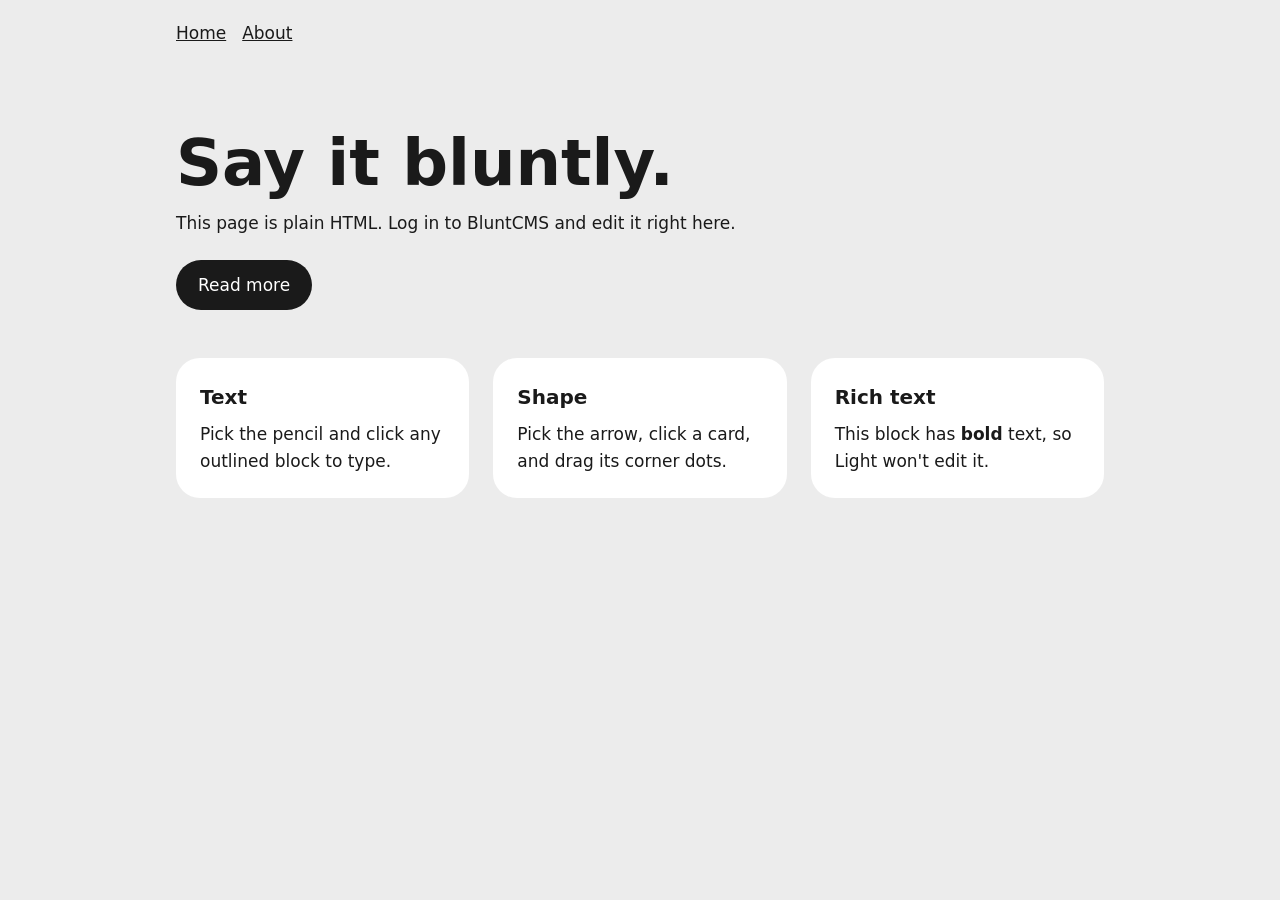
==== demo/index.html @ dfca8f8e "Add access rules and demo site" ====
<!doctype html>
<html lang="en">
<head>
  <meta charset="utf-8">
  <meta name="viewport" content="width=device-width, initial-scale=1">
  <title>Blunt Demo</title>
  <link rel="stylesheet" href="css/tokens.css">
  <link rel="stylesheet" href="css/site.css">
</head>
<body>
  <div class="wrap">
    <nav>
      <a href="index.html">Home</a>
      <a href="about.html">About</a>
    </nav>

    <header class="hero">
      <h1 data-blunt="hero-title">Say it bluntly.</h1>
      <p data-blunt="hero-text">This page is plain HTML. Log in to BluntCMS and edit it right here.</p>
      <a class="button" data-blunt="hero-cta" href="about.html">Read more</a>
    </header>

    <section class="cards">
      <article class="card">
        <h2 data-blunt="card-1-title">Text</h2>
        <p data-blunt="card-1-text">Pick the pencil and click any outlined block to type.</p>
      </article>
      <article class="card">
        <h2 data-blunt="card-2-title">Shape</h2>
        <p data-blunt="card-2-text">Pick the arrow, click a card, and drag its corner dots.</p>
      </article>
      <article class="card">
        <h2 data-blunt="card-3-title">Rich text</h2>
        <p data-blunt="card-3-text">This block has <strong>bold</strong> text, so Light won't edit it.</p>
      </article>
    </section>
  </div>
</body>
</html>
---- demo/css/tokens.css ----
/* Shared design tokens. Shift-drag in the editor changes these. */
:root {
  --surface: #ececec;
  --text: #1a1a1a;
  --accent: #1a1a1a;
  --card-radius: 24px;
  --button-radius: 999px;
  --gap: 24px;
}
---- demo/css/site.css ----
* { box-sizing: border-box; }

body {
  margin: 0;
  background: var(--surface);
  color: var(--text);
  font: 17px/1.55 system-ui, -apple-system, "Segoe UI", sans-serif;
}

.wrap { max-width: 960px; margin: 0 auto; padding: 0 16px; }

nav { display: flex; gap: 16px; padding: 20px 0; }
nav a { color: inherit; }

.hero { padding: 64px 0 48px; }
.hero h1 { margin: 0 0 12px; font-size: clamp(36px, 6vw, 64px); line-height: 1.05; }
.hero p { max-width: 36em; margin: 0 0 24px; }

.button {
  display: inline-block;
  padding: 12px 22px;
  border-radius: var(--button-radius);
  background: var(--accent);
  color: #fff;
  text-decoration: none;
}

.cards {
  display: grid;
  grid-template-columns: repeat(auto-fit, minmax(240px, 1fr));
  gap: var(--gap);
  padding-bottom: 64px;
}

.card {
  padding: var(--gap);
  border-radius: var(--card-radius);
  background: #fff;
}
.card h2 { margin: 0 0 8px; font-size: 20px; }
.card p { margin: 0; }
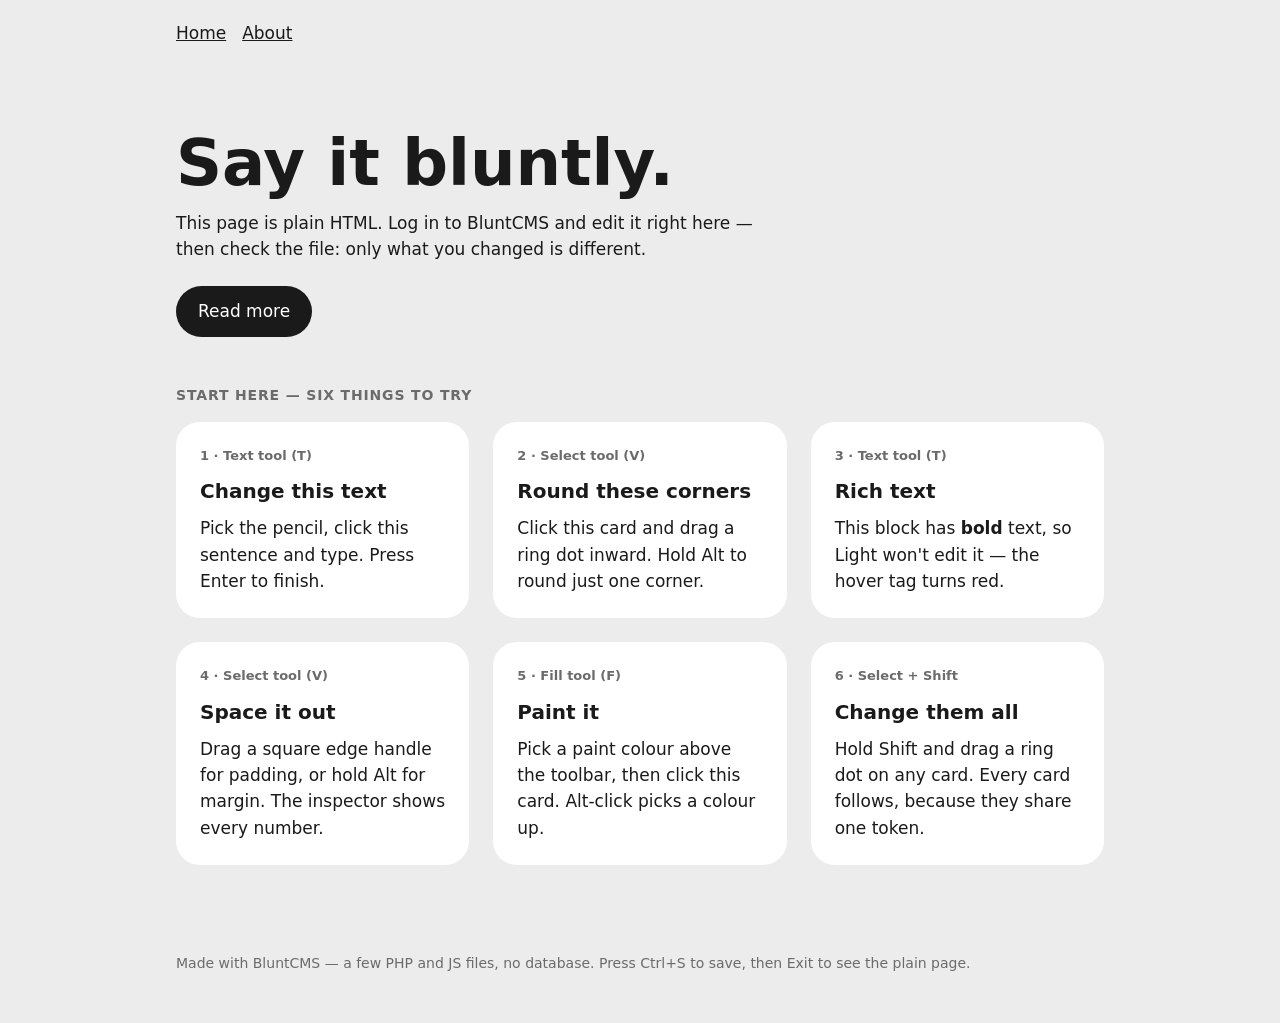
==== commit 87660582: "Turn the demo into a guided start-here page and show the version" ====
--- a/demo/index.html
+++ b/demo/index.html
@@ -16,24 +16,47 @@
 
     <header class="hero">
       <h1 data-blunt="hero-title">Say it bluntly.</h1>
-      <p data-blunt="hero-text">This page is plain HTML. Log in to BluntCMS and edit it right here.</p>
+      <p data-blunt="hero-text">This page is plain HTML. Log in to BluntCMS and edit it right here — then check the file: only what you changed is different.</p>
       <a class="button" data-blunt="hero-cta" href="about.html">Read more</a>
     </header>
 
+    <h2 class="section-title" data-blunt="start-title">Start here — six things to try</h2>
     <section class="cards">
       <article class="card">
-        <h2 data-blunt="card-1-title">Text</h2>
-        <p data-blunt="card-1-text">Pick the pencil and click any outlined block to type.</p>
+        <span class="step">1 · Text tool (T)</span>
+        <h2 data-blunt="card-1-title">Change this text</h2>
+        <p data-blunt="card-1-text">Pick the pencil, click this sentence and type. Press Enter to finish.</p>
       </article>
       <article class="card">
-        <h2 data-blunt="card-2-title">Shape</h2>
-        <p data-blunt="card-2-text">Pick the arrow, click a card, and drag its corner dots.</p>
+        <span class="step">2 · Select tool (V)</span>
+        <h2 data-blunt="card-2-title">Round these corners</h2>
+        <p data-blunt="card-2-text">Click this card and drag a ring dot inward. Hold Alt to round just one corner.</p>
       </article>
       <article class="card">
+        <span class="step">3 · Text tool (T)</span>
         <h2 data-blunt="card-3-title">Rich text</h2>
-        <p data-blunt="card-3-text">This block has <strong>bold</strong> text, so Light won't edit it.</p>
+        <p data-blunt="card-3-text">This block has <strong>bold</strong> text, so Light won't edit it — the hover tag turns red.</p>
+      </article>
+      <article class="card">
+        <span class="step">4 · Select tool (V)</span>
+        <h2 data-blunt="card-4-title">Space it out</h2>
+        <p data-blunt="card-4-text">Drag a square edge handle for padding, or hold Alt for margin. The inspector shows every number.</p>
+      </article>
+      <article class="card">
+        <span class="step">5 · Fill tool (F)</span>
+        <h2 data-blunt="card-5-title">Paint it</h2>
+        <p data-blunt="card-5-text">Pick a paint colour above the toolbar, then click this card. Alt-click picks a colour up.</p>
+      </article>
+      <article class="card">
+        <span class="step">6 · Select + Shift</span>
+        <h2 data-blunt="card-6-title">Change them all</h2>
+        <p data-blunt="card-6-text">Hold Shift and drag a ring dot on any card. Every card follows, because they share one token.</p>
       </article>
     </section>
+
+    <footer>
+      <p data-blunt="footer-text">Made with BluntCMS — a few PHP and JS files, no database. Press Ctrl+S to save, then Exit to see the plain page.</p>
+    </footer>
   </div>
 </body>
 </html>
--- a/demo/css/site.css
+++ b/demo/css/site.css
@@ -39,3 +39,14 @@
 }
 .card h2 { margin: 0 0 8px; font-size: 20px; }
 .card p { margin: 0; }
+
+.section-title { margin: 0 0 16px; font-size: 14px; letter-spacing: .06em; text-transform: uppercase; color: #6b6b6b; }
+
+.step { display: block; margin-bottom: 10px; font-size: 13px; font-weight: 600; color: #6b6b6b; }
+
+.prose { max-width: 40em; padding-bottom: 32px; }
+.prose h2 { margin: 32px 0 8px; font-size: 22px; }
+.prose p { margin: 0 0 12px; }
+
+footer { padding: 24px 0 48px; color: #6b6b6b; font-size: 14px; }
+footer p { margin: 0; }
